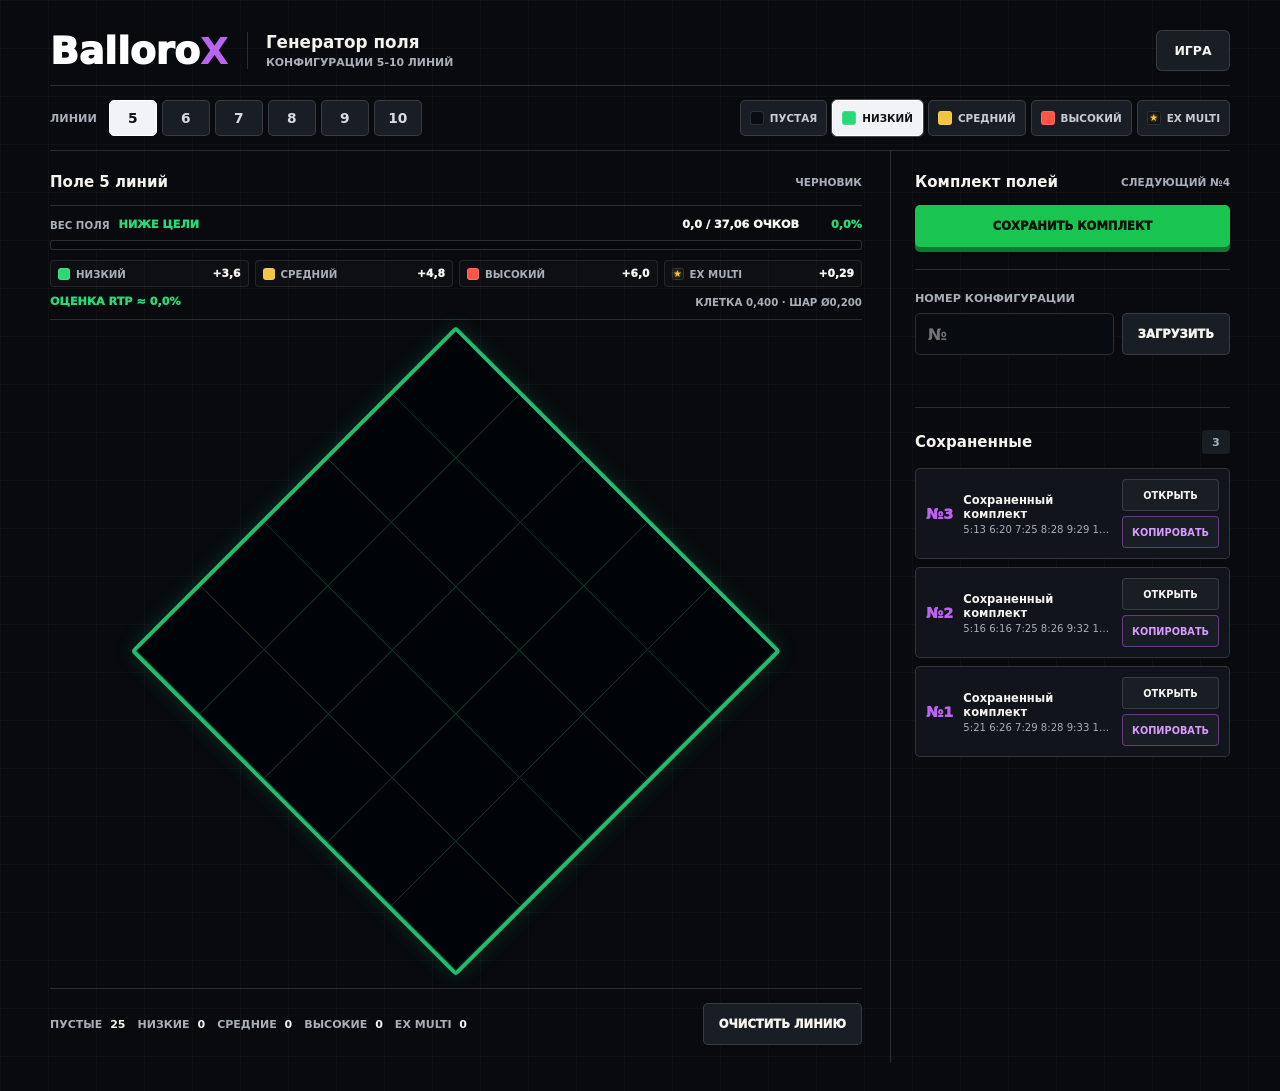
==== field-generator.html @ 209173ba "Initial Balloro Treasure release" ====
<!DOCTYPE html>
<html lang="ru">
<head>
  <meta charset="UTF-8">
  <meta name="viewport" content="width=device-width, initial-scale=1.0, maximum-scale=1.0, user-scalable=no, viewport-fit=cover">
  <title>BalloroX - Генератор поля</title>
  <link rel="stylesheet" href="field-generator.css?v=20260715-4">
</head>
<body>
  <main class="generator-shell">
    <header class="generator-header">
      <div class="generator-brand" aria-label="BalloroX">
        <span>Balloro</span><strong>X</strong>
      </div>
      <div class="generator-title">
        <h1>Генератор поля</h1>
        <p>КОНФИГУРАЦИИ 5-10 ЛИНИЙ</p>
      </div>
      <a class="game-link" href="index.html">ИГРА</a>
    </header>

    <section class="control-band" aria-label="Настройки поля">
      <div class="line-control">
        <span class="control-label">ЛИНИИ</span>
        <div id="lineButtons" class="line-buttons" role="group" aria-label="Количество линий"></div>
      </div>
      <div id="statePicker" class="state-picker" role="group" aria-label="Тип ячейки для установки">
        <button class="state-option" type="button" data-state="0" aria-pressed="false">
          <i class="swatch empty" aria-hidden="true"></i><span>ПУСТАЯ</span>
        </button>
        <button class="state-option active" type="button" data-state="1" aria-pressed="true">
          <i class="swatch low" aria-hidden="true"></i><span>НИЗКИЙ</span>
        </button>
        <button class="state-option" type="button" data-state="2" aria-pressed="false">
          <i class="swatch middle" aria-hidden="true"></i><span>СРЕДНИЙ</span>
        </button>
        <button class="state-option" type="button" data-state="3" aria-pressed="false">
          <i class="swatch high" aria-hidden="true"></i><span>ВЫСОКИЙ</span>
        </button>
        <button class="state-option" type="button" data-state="4" aria-pressed="false">
          <i class="swatch ex-multi" aria-hidden="true">★</i><span>EX MULTI</span>
        </button>
      </div>
    </section>

    <section class="generator-workspace">
      <div class="board-area">
        <div class="board-heading">
          <h2 id="boardTitle">Поле 5 линий</h2>
          <span id="draftStatus" class="draft-status">ЧЕРНОВИК</span>
        </div>

        <section id="weightMeter" class="weight-meter" data-level="green" aria-label="Вес множителей поля">
          <div class="weight-meter-header">
            <div class="weight-meter-title">
              <span>ВЕС ПОЛЯ</span>
              <strong id="weightStatus">НИЖЕ ЦЕЛИ</strong>
            </div>
            <div class="weight-meter-total">
              <strong id="weightPoints">0 / 0 ОЧКОВ</strong>
              <span id="weightPercent">0%</span>
            </div>
          </div>
          <div id="weightTrack" class="weight-track" role="progressbar" aria-valuemin="0" aria-valuemax="100" aria-valuenow="0">
            <span id="weightFill" class="weight-fill"></span>
          </div>
          <div id="weightLegend" class="weight-legend" aria-label="Вес одной ячейки"></div>
          <div class="weight-meter-footer">
            <strong id="estimatedRtp">ОЦЕНКА RTP 0%</strong>
            <span id="weightGeometry">КЛЕТКА 0 · ШАР Ø0</span>
          </div>
        </section>

        <div class="diamond-stage">
          <div id="fieldGrid" class="diamond-grid" role="grid" aria-label="Редактор ячеек поля"></div>
        </div>

        <div class="board-toolbar">
          <div id="cellStats" class="cell-stats" aria-live="polite"></div>
          <button id="clearLineButton" class="secondary-button" type="button">ОЧИСТИТЬ ЛИНИЮ</button>
        </div>
      </div>

      <aside class="configuration-panel" aria-label="Сохраненные конфигурации">
        <div class="panel-section">
          <div class="panel-heading">
            <h2>Комплект полей</h2>
            <span id="nextNumber" class="number-badge">СЛЕДУЮЩИЙ №1</span>
          </div>
          <button id="saveConfigurationButton" class="primary-button" type="button">СОХРАНИТЬ КОМПЛЕКТ</button>
        </div>

        <div class="panel-section load-section">
          <label for="configurationNumber">НОМЕР КОНФИГУРАЦИИ</label>
          <div class="load-row">
            <input id="configurationNumber" type="number" min="1" step="1" inputmode="numeric" placeholder="№">
            <button id="loadConfigurationButton" class="secondary-button" type="button">ЗАГРУЗИТЬ</button>
          </div>
          <p id="saveStatus" class="save-status" aria-live="polite"></p>
        </div>

        <div class="panel-section saved-section">
          <div class="panel-heading">
            <h2>Сохраненные</h2>
            <span id="savedCount" class="saved-count">0</span>
          </div>
          <div id="savedConfigurations" class="saved-configurations"></div>
        </div>
      </aside>
    </section>
  </main>

  <script src="math/field-configuration-1.js?v=20260715-4"></script>
  <script src="math/field-configuration-2.js?v=20260715-5"></script>
  <script src="math/field-configuration-3.js?v=20260715-7"></script>
  <script src="math/field-configuration-4.js?v=20260716-17"></script>
  <script src="math/field-configuration-5.js?v=20260716-18"></script>
  <script src="math/puck-luck-layout-modes.js?v=20260716-19"></script>
  <script src="field-generator-model.js?v=20260715-4"></script>
  <script src="field-generator.js?v=20260716-18"></script>
</body>
</html>
---- field-generator.css ----
:root {
  --page: #080a0e;
  --surface: #11141a;
  --surface-strong: #191d24;
  --border: rgba(255, 255, 255, 0.14);
  --text: #f5f4ef;
  --muted: #a9afb8;
  --purple: #bd63f1;
  --green: #29d978;
  --yellow: #f3c43f;
  --red: #ff5447;
  --grid: rgba(45, 164, 102, 0.36);
}

* {
  box-sizing: border-box;
}

html,
body {
  min-height: 100%;
  margin: 0;
  overflow-x: hidden;
  background-color: var(--page);
  color: var(--text);
  font-family: Inter, ui-sans-serif, system-ui, -apple-system, BlinkMacSystemFont, "Segoe UI", sans-serif;
}

body {
  background-image:
    linear-gradient(rgba(255, 255, 255, 0.025) 1px, transparent 1px),
    linear-gradient(90deg, rgba(255, 255, 255, 0.025) 1px, transparent 1px);
  background-size: 48px 48px;
}

button,
input,
a {
  font: inherit;
}

button,
a {
  -webkit-tap-highlight-color: transparent;
}

button {
  border: 0;
  color: inherit;
  cursor: pointer;
}

.generator-shell {
  width: min(1180px, calc(100vw - 24px));
  margin: 0 auto;
  padding: 16px 0 28px;
}

.generator-header {
  min-height: 70px;
  display: grid;
  grid-template-columns: auto minmax(0, 1fr) auto;
  align-items: center;
  gap: 18px;
  border-bottom: 1px solid var(--border);
}

.generator-brand {
  display: flex;
  align-items: baseline;
  gap: 0;
  font-size: clamp(1.55rem, 4vw, 2.35rem);
  font-weight: 950;
  white-space: nowrap;
}

.generator-brand span {
  color: #ffffff;
}

.generator-brand strong {
  color: var(--purple);
}

.generator-title {
  min-width: 0;
  padding-left: 18px;
  border-left: 1px solid var(--border);
}

.generator-title h1,
.generator-title p,
.board-heading h2,
.panel-heading h2 {
  margin: 0;
}

.generator-title h1 {
  font-size: 1.05rem;
  line-height: 1.2;
}

.generator-title p {
  margin-top: 4px;
  color: var(--muted);
  font-size: 0.68rem;
  font-weight: 800;
}

.game-link {
  min-width: 74px;
  padding: 12px 16px;
  border: 1px solid var(--border);
  border-radius: 6px;
  color: var(--text);
  background: var(--surface-strong);
  text-align: center;
  text-decoration: none;
  font-size: 0.78rem;
  font-weight: 900;
}

.control-band {
  display: flex;
  justify-content: space-between;
  align-items: center;
  gap: 20px;
  padding: 14px 0;
  border-bottom: 1px solid var(--border);
}

.line-control,
.state-picker,
.line-buttons,
.state-option,
.board-toolbar,
.panel-heading,
.load-row,
.cell-stats {
  display: flex;
  align-items: center;
}

.line-control {
  gap: 12px;
}

.control-label,
.load-section label {
  color: var(--muted);
  font-size: 0.7rem;
  font-weight: 900;
}

.line-buttons {
  gap: 5px;
}

.line-button {
  position: relative;
  width: 48px;
  height: 36px;
  border: 1px solid var(--border);
  border-radius: 5px;
  background: var(--surface-strong);
  color: #d8dbe0;
  font-size: 0.86rem;
  font-weight: 900;
}

.line-button.active {
  border-color: #ffffff;
  background: #f1f3f6;
  color: #101319;
}

.line-button.has-cells::after {
  content: "";
  position: absolute;
  right: 5px;
  bottom: 4px;
  width: 5px;
  height: 5px;
  border-radius: 50%;
  background: var(--green);
}

.state-picker {
  justify-content: flex-end;
  gap: 5px;
  flex-wrap: wrap;
}

.state-option {
  min-height: 36px;
  padding: 0 9px;
  border: 1px solid var(--border);
  border-radius: 5px;
  gap: 6px;
  background: var(--surface-strong);
  color: #c8ccd2;
  font-size: 0.65rem;
  font-weight: 850;
}

.state-option:hover,
.state-option:focus-visible {
  border-color: rgba(255, 255, 255, 0.58);
}

.state-option:focus-visible {
  outline: 2px solid #ffffff;
  outline-offset: 2px;
}

.state-option.active {
  border-color: #ffffff;
  background: #f1f3f6;
  color: #101319;
  box-shadow: 0 0 0 1px rgba(255, 255, 255, 0.25);
}

.swatch {
  width: 14px;
  height: 14px;
  border: 1px solid var(--border);
  border-radius: 3px;
}

.swatch.empty {
  background: #090c11;
}

.swatch.low {
  background: var(--green);
}

.swatch.middle {
  background: var(--yellow);
}

.swatch.high {
  background: var(--red);
}

.swatch.ex-multi {
  display: grid;
  place-items: center;
  background: #090c11;
  color: var(--yellow);
  font-size: 0.62rem;
  font-style: normal;
  line-height: 1;
  text-shadow: 0 0 5px rgba(243, 196, 63, 0.9);
}

.generator-workspace {
  display: grid;
  grid-template-columns: minmax(0, 1fr) 340px;
  min-height: 700px;
}

.board-area {
  min-width: 0;
  padding: 22px 28px 18px 0;
}

.configuration-panel {
  padding: 22px 0 18px 24px;
  border-left: 1px solid var(--border);
}

.board-heading,
.panel-heading {
  display: flex;
  justify-content: space-between;
  align-items: center;
  gap: 12px;
}

.board-heading h2,
.panel-heading h2 {
  font-size: 0.94rem;
}

.draft-status,
.number-badge {
  color: var(--muted);
  font-size: 0.66rem;
  font-weight: 900;
}

.draft-status.changed {
  color: var(--yellow);
}

.weight-meter {
  --meter-color: var(--green);
  margin-top: 14px;
  padding: 12px 0 11px;
  border-top: 1px solid var(--border);
  border-bottom: 1px solid var(--border);
}

.weight-meter[data-level="yellow"] {
  --meter-color: var(--yellow);
}

.weight-meter[data-level="red"] {
  --meter-color: var(--red);
}

.weight-meter-header,
.weight-meter-title,
.weight-meter-total,
.weight-meter-footer,
.weight-legend,
.weight-legend-item {
  display: flex;
  align-items: center;
}

.weight-meter-header,
.weight-meter-footer {
  justify-content: space-between;
  gap: 12px;
}

.weight-meter-title,
.weight-meter-total {
  gap: 9px;
}

.weight-meter-title > span,
.weight-meter-footer,
.weight-legend-item > span {
  color: var(--muted);
  font-size: 0.64rem;
  font-weight: 850;
}

.weight-meter-title strong,
.weight-meter-total span,
.weight-meter-footer strong {
  color: var(--meter-color);
}

.weight-meter-title strong,
.weight-meter-total strong,
.weight-meter-total span,
.weight-meter-footer strong {
  font-size: 0.7rem;
  font-weight: 950;
}

.weight-meter-total span {
  min-width: 54px;
  text-align: right;
}

.weight-track {
  height: 10px;
  margin-top: 9px;
  overflow: hidden;
  border: 1px solid rgba(255, 255, 255, 0.16);
  border-radius: 3px;
  background: #05070b;
}

.weight-fill {
  display: block;
  width: 0;
  height: 100%;
  background: var(--meter-color);
  box-shadow: 0 0 10px color-mix(in srgb, var(--meter-color) 68%, transparent);
  transition: width 140ms ease, background-color 140ms ease;
}

.weight-legend {
  display: grid;
  grid-template-columns: repeat(4, minmax(0, 1fr));
  gap: 6px;
  margin-top: 10px;
}

.weight-legend-item {
  min-width: 0;
  gap: 6px;
  padding: 6px 7px;
  border: 1px solid rgba(255, 255, 255, 0.09);
  border-radius: 4px;
  background: rgba(255, 255, 255, 0.025);
}

.weight-legend-item > span {
  min-width: 0;
  overflow: hidden;
  text-overflow: ellipsis;
  white-space: nowrap;
}

.weight-legend-item strong {
  margin-left: auto;
  color: var(--text);
  font-size: 0.67rem;
  font-weight: 950;
}

.weight-legend-item .swatch {
  flex: 0 0 12px;
  width: 12px;
  height: 12px;
}

.weight-meter-footer {
  margin-top: 8px;
}

.diamond-stage {
  position: relative;
  width: min(650px, 88%);
  aspect-ratio: 1;
  margin: 6px auto 12px;
  display: grid;
  place-items: center;
}

.diamond-grid {
  --lines: 5;
  width: 70.7107%;
  aspect-ratio: 1;
  display: grid;
  grid-template-columns: repeat(var(--lines), minmax(0, 1fr));
  grid-template-rows: repeat(var(--lines), minmax(0, 1fr));
  overflow: hidden;
  transform: rotate(45deg);
  border: 4px solid #20bc70;
  border-radius: 4px;
  background: #03070a;
  box-shadow: 0 0 20px rgba(32, 188, 112, 0.2);
  touch-action: none;
  user-select: none;
  -webkit-user-select: none;
}

.field-cell {
  position: relative;
  min-width: 0;
  min-height: 0;
  padding: 0;
  border-right: 1px solid var(--grid);
  border-bottom: 1px solid var(--grid);
  background: rgba(1, 5, 8, 0.94);
  cursor: crosshair;
}

.field-cell:hover,
.field-cell:focus-visible {
  z-index: 2;
  outline: 2px solid rgba(255, 255, 255, 0.9);
  outline-offset: -2px;
}

.field-cell.state-low {
  background: rgba(41, 217, 120, 0.74);
  box-shadow: inset 0 0 12px rgba(41, 217, 120, 0.55);
}

.field-cell.state-middle {
  background: rgba(243, 196, 63, 0.8);
  box-shadow: inset 0 0 12px rgba(243, 196, 63, 0.48);
}

.field-cell.state-high {
  background: rgba(255, 84, 71, 0.82);
  box-shadow: inset 0 0 12px rgba(255, 84, 71, 0.5);
}

.field-cell.state-ex-multi {
  background: rgba(1, 5, 8, 0.94);
}

.field-cell.state-ex-multi .cell-mark {
  color: var(--yellow);
  font-size: clamp(0.7rem, 1.9vw, 1.15rem);
  text-shadow: 0 0 5px rgba(243, 196, 63, 0.95), 0 0 11px rgba(243, 196, 63, 0.52);
}

.merged-cell-overlay {
  position: relative;
  z-index: 2;
  min-width: 0;
  min-height: 0;
  border: 1px solid var(--grid);
  pointer-events: none;
}

.merged-cell-overlay.state-low {
  background: #24b968;
  box-shadow: inset 0 0 18px rgba(41, 217, 120, 0.58);
}

.merged-cell-overlay.state-middle {
  background: #c9a434;
  box-shadow: inset 0 0 18px rgba(243, 196, 63, 0.55);
}

.merged-cell-overlay.state-high {
  background: #d94b42;
  box-shadow: inset 0 0 18px rgba(255, 84, 71, 0.55);
}

.merged-cell-overlay.state-ex-multi {
  background: #05080d;
  box-shadow: inset 0 0 18px rgba(243, 196, 63, 0.12);
}

.merged-cell-overlay .cell-mark {
  font-size: clamp(0.8rem, 2.2vw, 1.25rem);
}

.merged-cell-overlay.state-ex-multi .cell-mark {
  color: var(--yellow);
  font-size: clamp(0.95rem, 2.5vw, 1.45rem);
  text-shadow: 0 0 6px rgba(243, 196, 63, 0.95), 0 0 13px rgba(243, 196, 63, 0.52);
}

.cell-mark {
  position: absolute;
  inset: 0;
  display: grid;
  place-items: center;
  transform: rotate(-45deg);
  color: #07100b;
  font-size: clamp(0.55rem, 1.5vw, 0.9rem);
  font-weight: 950;
}

.board-toolbar {
  justify-content: space-between;
  gap: 16px;
  min-height: 50px;
  padding-top: 14px;
  border-top: 1px solid var(--border);
}

.cell-stats {
  gap: 12px;
  flex-wrap: wrap;
}

.stat-item {
  color: var(--muted);
  font-size: 0.69rem;
  font-weight: 800;
}

.stat-item strong {
  margin-left: 4px;
  color: var(--text);
}

.primary-button,
.secondary-button {
  min-height: 42px;
  padding: 0 15px;
  border-radius: 5px;
  font-size: 0.72rem;
  font-weight: 950;
}

.primary-button {
  width: 100%;
  background: #19c451;
  color: #041309;
  box-shadow: 0 5px 0 #0c7b31;
}

.primary-button:active {
  transform: translateY(2px);
  box-shadow: 0 3px 0 #0c7b31;
}

.secondary-button {
  border: 1px solid var(--border);
  background: var(--surface-strong);
  color: var(--text);
}

.panel-section {
  padding-bottom: 22px;
}

.panel-section + .panel-section {
  padding-top: 22px;
  border-top: 1px solid var(--border);
}

.panel-heading {
  margin-bottom: 14px;
}

.load-section label {
  display: block;
  margin-bottom: 8px;
}

.load-row {
  gap: 8px;
}

.load-row input {
  min-width: 0;
  width: 100%;
  height: 42px;
  padding: 0 12px;
  border: 1px solid var(--border);
  border-radius: 5px;
  outline: 0;
  background: #080b10;
  color: var(--text);
  font-weight: 850;
}

.load-row input:focus {
  border-color: var(--purple);
}

.save-status {
  min-height: 20px;
  margin: 10px 0 0;
  color: var(--green);
  font-size: 0.73rem;
  font-weight: 800;
}

.save-status.error {
  color: var(--red);
}

.saved-count {
  min-width: 28px;
  height: 24px;
  padding: 0 7px;
  display: grid;
  place-items: center;
  border-radius: 4px;
  background: var(--surface-strong);
  color: var(--muted);
  font-size: 0.7rem;
  font-weight: 900;
}

.saved-configurations {
  display: grid;
  gap: 8px;
  max-height: 360px;
  overflow: auto;
}

.saved-empty {
  padding: 18px 0;
  color: var(--muted);
  font-size: 0.76rem;
}

.saved-item {
  display: grid;
  grid-template-columns: auto minmax(0, 1fr) auto;
  align-items: center;
  gap: 10px;
  min-height: 58px;
  padding: 10px;
  border: 1px solid var(--border);
  border-radius: 5px;
  background: var(--surface);
}

.saved-id {
  color: var(--purple);
  font-size: 0.9rem;
  font-weight: 950;
}

.saved-meta {
  min-width: 0;
}

.saved-meta strong,
.saved-meta span {
  display: block;
}

.saved-meta strong {
  font-size: 0.72rem;
}

.saved-meta span {
  margin-top: 3px;
  overflow: hidden;
  color: var(--muted);
  font-size: 0.63rem;
  text-overflow: ellipsis;
  white-space: nowrap;
}

.saved-action-buttons {
  display: grid;
  gap: 5px;
}

.saved-load-button,
.saved-copy-button {
  min-height: 32px;
  padding: 0 9px;
  border: 1px solid var(--border);
  border-radius: 4px;
  background: var(--surface-strong);
  color: var(--text);
  font-size: 0.61rem;
  font-weight: 900;
}

.saved-copy-button {
  border-color: rgba(189, 99, 241, 0.45);
  color: #d99bff;
}

@media (max-width: 860px) {
  .generator-workspace {
    grid-template-columns: 1fr;
  }

  .board-area {
    padding-right: 0;
  }

  .configuration-panel {
    padding: 22px 0 0;
    border-top: 1px solid var(--border);
    border-left: 0;
  }
}

@media (max-width: 680px) {
  .generator-shell {
    width: min(100% - 16px, 1180px);
    padding-top: 8px;
  }

  .generator-header {
    grid-template-columns: minmax(0, 1fr) auto;
    gap: 10px;
  }

  .generator-title {
    display: none;
  }

  .control-band {
    align-items: flex-start;
    flex-direction: column;
  }

  .line-control,
  .line-buttons {
    width: 100%;
  }

  .line-buttons {
    flex: 1;
  }

  .line-button {
    flex: 1;
    width: auto;
  }

  .state-picker {
    display: grid;
    grid-template-columns: repeat(2, minmax(0, 1fr));
    width: 100%;
  }

  .state-option {
    justify-content: flex-start;
  }

  .board-area {
    padding-top: 18px;
  }

  .weight-meter-header,
  .weight-meter-footer {
    align-items: flex-start;
  }

  .weight-meter-total {
    align-items: flex-end;
    flex-direction: column;
    gap: 2px;
  }

  .weight-legend {
    grid-template-columns: repeat(2, minmax(0, 1fr));
  }

  .diamond-stage {
    width: 100%;
  }

  .board-toolbar {
    align-items: stretch;
    flex-direction: column;
  }

  .board-toolbar .secondary-button {
    width: 100%;
  }
}
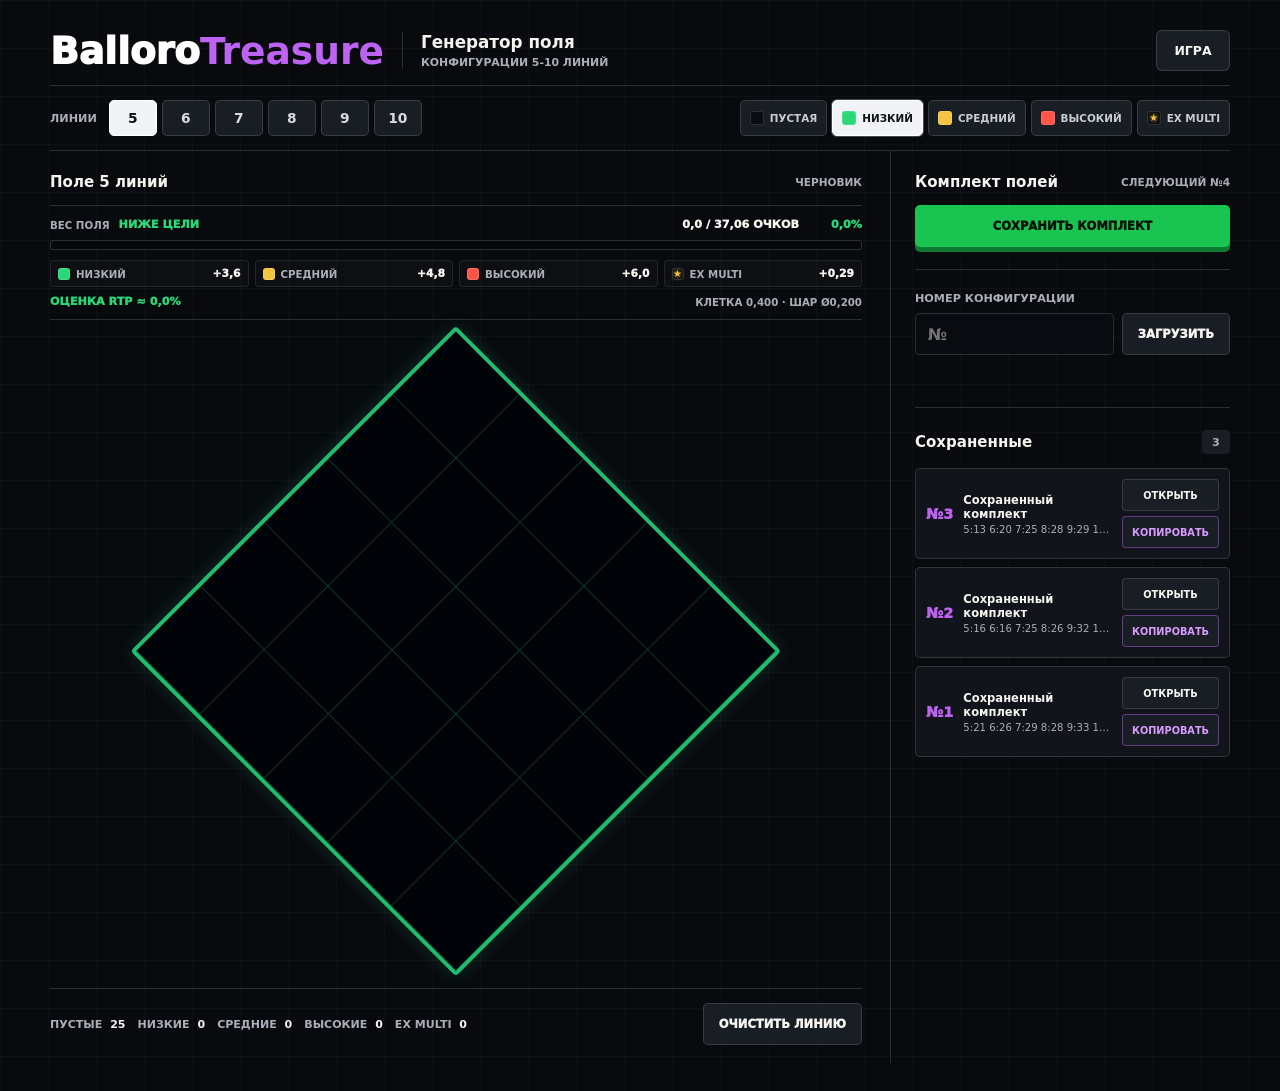
==== commit ced38a15: "Separate Treasure from Balloro X localhost service" ====
--- a/field-generator.html
+++ b/field-generator.html
@@ -3,14 +3,14 @@
 <head>
   <meta charset="UTF-8">
   <meta name="viewport" content="width=device-width, initial-scale=1.0, maximum-scale=1.0, user-scalable=no, viewport-fit=cover">
-  <title>BalloroX - Генератор поля</title>
+  <title>Balloro Treasure — Генератор поля</title>
   <link rel="stylesheet" href="field-generator.css?v=20260715-4">
 </head>
 <body>
   <main class="generator-shell">
     <header class="generator-header">
-      <div class="generator-brand" aria-label="BalloroX">
-        <span>Balloro</span><strong>X</strong>
+      <div class="generator-brand" aria-label="Balloro Treasure">
+        <span>Balloro</span><strong>Treasure</strong>
       </div>
       <div class="generator-title">
         <h1>Генератор поля</h1>
